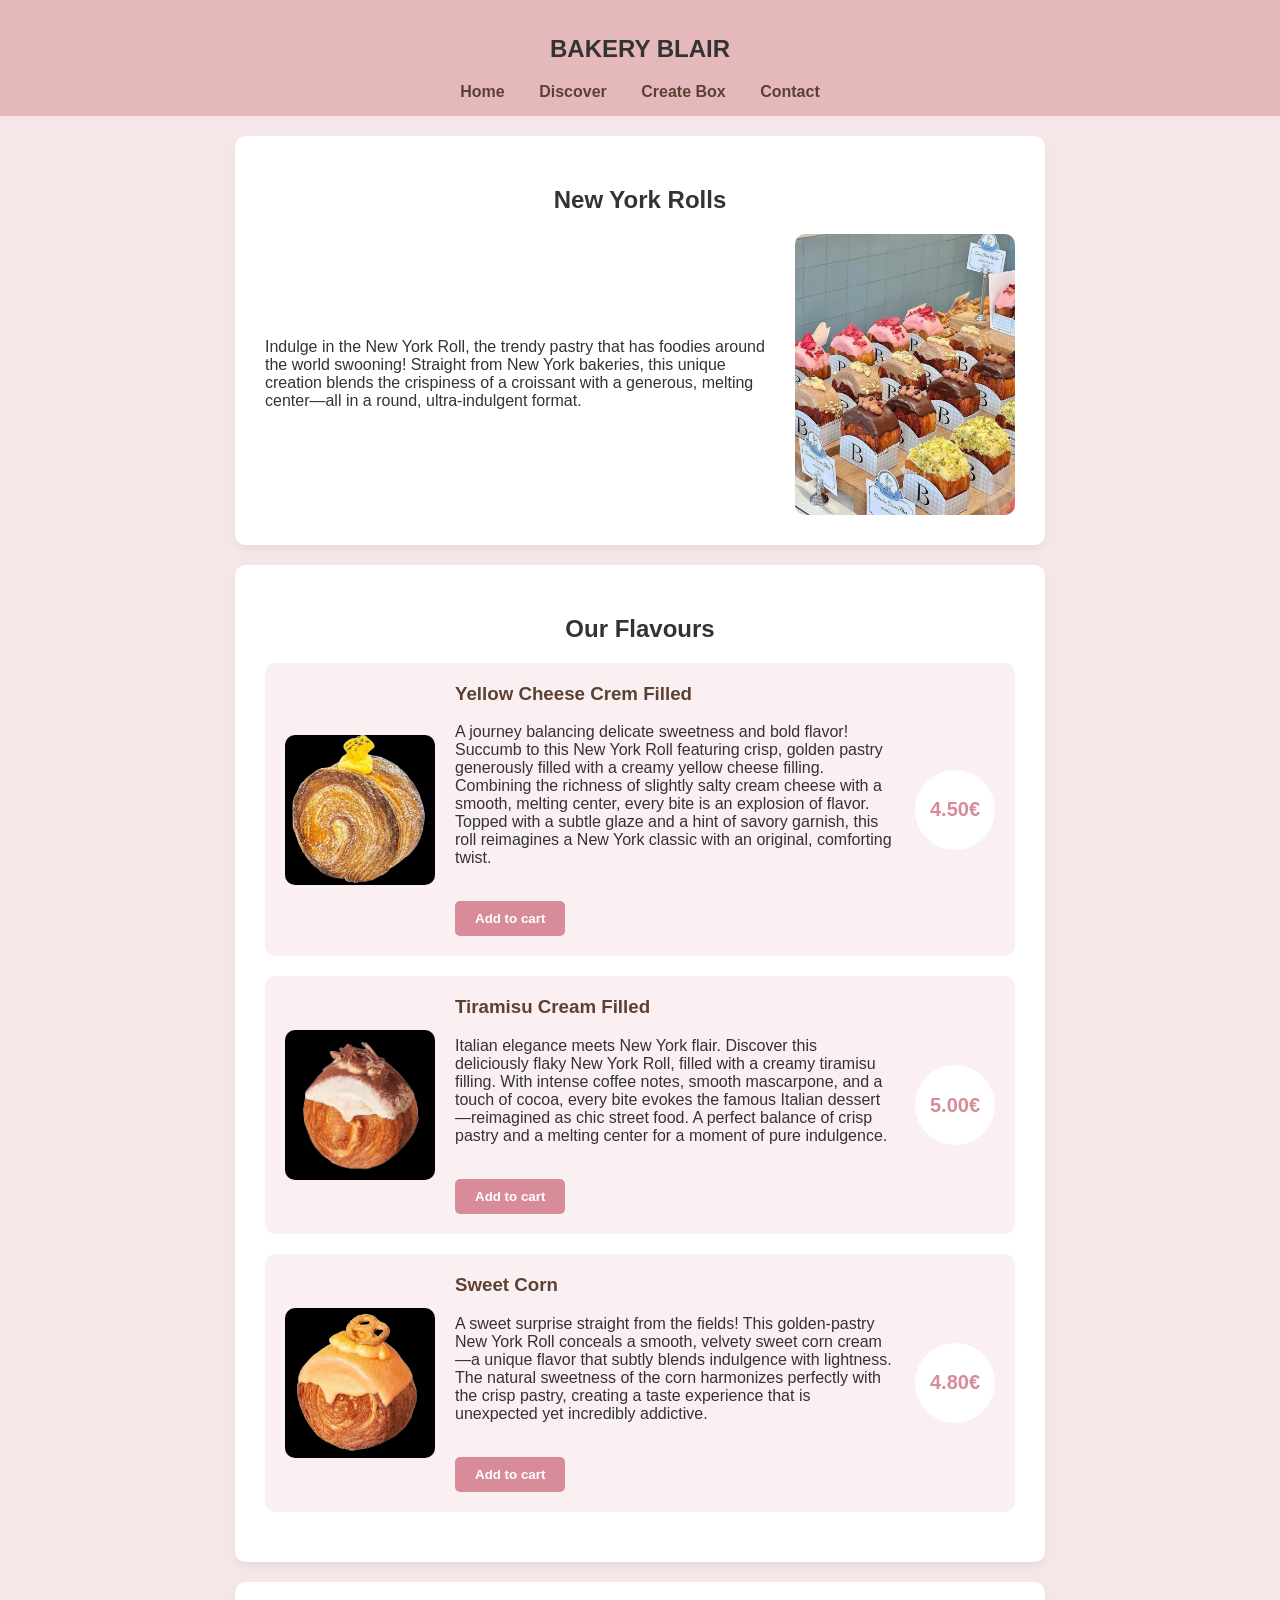
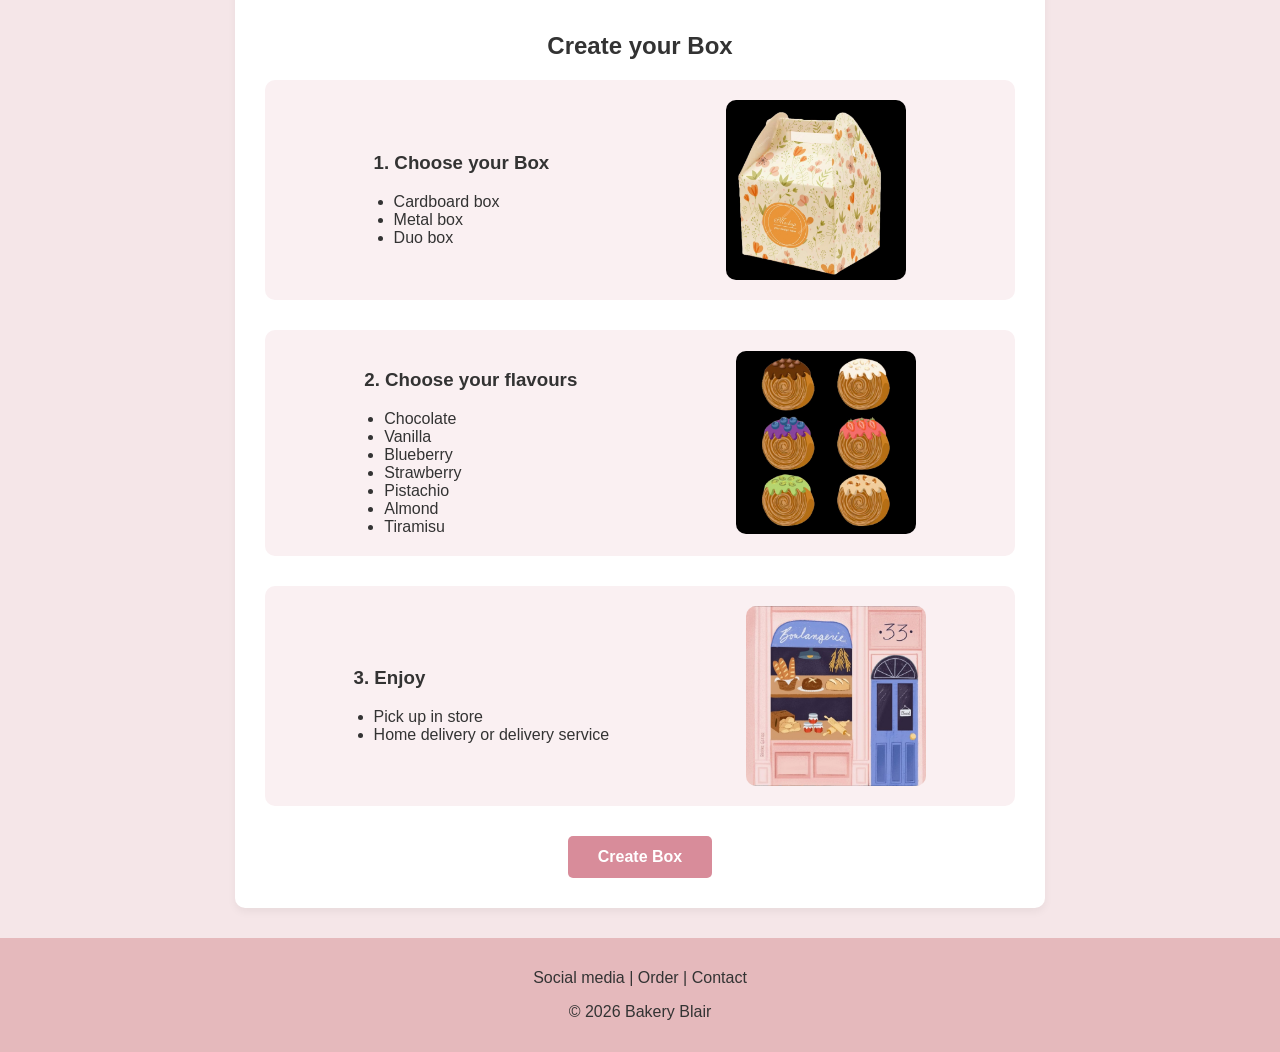
==== index.html @ d8a3c579 "Add files via upload" ====
<!DOCTYPE html>
<html lang="en">
<head>
    <meta charset="UTF-8">
    <title>Bakery Blair</title>
    <style>
        body {
            background-color: #f5e6e8;
            font-family: Arial, sans-serif;
            margin: 0;
            padding: 0;
            color: #333;
            text-align: center;
        }
        header {
            background-color: #e5b9bc;
            padding: 15px;
        }
        nav a {
            margin: 0 15px;
            text-decoration: none;
            color: #5c4033;
            font-weight: bold;
        }
        section {
            padding: 30px;
            margin: 20px auto;
            background-color: #ffffff;
            width: 85%;
            max-width: 750px;
            border-radius: 10px;
            box-shadow: 0 4px 8px rgba(0,0,0,0.05);
        }
        img {
            width: 150px;
            height: 150px;
            object-fit: cover;
            border-radius: 10px;
        }
        .home-content {
            display: flex;
            align-items: center;
            justify-content: space-between;
            gap: 20px;
            text-align: left;
        }
        .home-text {
            flex: 1;
        }
        .product-item {
            display: flex;
            align-items: center;
            justify-content: space-between;
            background-color: #faf0f2;
            padding: 20px;
            margin-bottom: 20px;
            border-radius: 10px;
            text-align: left;
        }
        .product-info {
            flex: 1;
            padding: 0 20px;
        }
        .product-info h3 {
            margin-top: 0;
            color: #5c4033;
        }
        .price {
            font-size: 20px;
            font-weight: bold;
            color: #d88c9a;
            background: #fff;
            padding: 15px;
            border-radius: 50%;
            width: 50px;
            height: 50px;
            display: flex;
            align-items: center;
            justify-content: center;
        }
        .step-block {
            display: flex;
            align-items: center;
            justify-content: space-around;
            margin-bottom: 30px;
            text-align: left;
            background: #faf0f2;
            padding: 20px;
            border-radius: 10px;
        }
        .step-block ul {
            margin: 5px 0 0 20px;
            padding: 0;
        }
        button {
            background-color: #d88c9a;
            color: white;
            border: none;
            padding: 10px 20px;
            border-radius: 5px;
            cursor: pointer;
            font-weight: bold;
        }
        button:hover {
            background-color: #c57684;
        }
        footer {
            background-color: #e5b9bc;
            padding: 15px;
            margin-top: 30px;
        }
    </style>
</head>
<body>

    <!-- Верхнє меню -->
    <header>
        <h2>BAKERY BLAIR</h2>
        <nav>
            <a href="#home">Home</a>
            <a href="#discover">Discover</a>
            <a href="#box">Create Box</a>
            <a href="#contact">Contact</a>
        </nav>
    </header>

    <!-- Головна сторінка з новим текстом -->
    <section id="home">
        <h1>New York Rolls</h1>
        <div class="home-content">
            <div class="home-text">
                <p>Indulge in the New York Roll, the trendy pastry that has foodies around the world swooning! Straight from New York bakeries, this unique creation blends the crispiness of a croissant with a generous, melting center—all in a round, ultra-indulgent format.</p>
            </div>
            <img src="7c415c61-64c7-46a8-bc48-3c3bfce2985f.jpg" alt="Bakery Display" style="width: 220px; height: auto;"[cite: 15]>
        </div>
    </section>

    <!-- Розділ смаків -->
    <section id="discover">
        <h2>Our Flavours</h2>

        <!-- Yellow Cheese -->
        <div class="product-item">
            <img src="aa8ec759-db70-4f8d-b5c4-2cbbed3b908b.jpg" alt="Yellow Cheese Cream Filled"[cite: 20]>
            <div class="product-info">
                <h3>Yellow Cheese Crem Filled</h3>
                <p>A journey balancing delicate sweetness and bold flavor! Succumb to this New York Roll featuring crisp, golden pastry generously filled with a creamy yellow cheese filling. Combining the richness of slightly salty cream cheese with a smooth, melting center, every bite is an explosion of flavor. Topped with a subtle glaze and a hint of savory garnish, this roll reimagines a New York classic with an original, comforting twist.</p>
                <br>
                <button>Add to cart</button>
            </div>
            <div class="price">4.50€</div>
        </div>

        <!-- Tiramisu -->
        <div class="product-item">
            <img src="5794ade5-6e26-4a5f-9269-1ab10de974f1.jpg" alt="Tiramisu Cream Filled"[cite: 18]>
            <div class="product-info">
                <h3>Tiramisu Cream Filled</h3>
                <p>Italian elegance meets New York flair. Discover this deliciously flaky New York Roll, filled with a creamy tiramisu filling. With intense coffee notes, smooth mascarpone, and a touch of cocoa, every bite evokes the famous Italian dessert—reimagined as chic street food. A perfect balance of crisp pastry and a melting center for a moment of pure indulgence.</p>
                <br>
                <button>Add to cart</button>
            </div>
            <div class="price">5.00€</div>
        </div>

        <!-- Sweet Corn -->
        <div class="product-item">
            <img src="85fc03af-7cc6-4b5b-998e-485e3d695f2f.jpg" alt="Sweet Corn"[cite: 17]>
            <div class="product-info">
                <h3>Sweet Corn</h3>
                <p>A sweet surprise straight from the fields! This golden-pastry New York Roll conceals a smooth, velvety sweet corn cream—a unique flavor that subtly blends indulgence with lightness. The natural sweetness of the corn harmonizes perfectly with the crisp pastry, creating a taste experience that is unexpected yet incredibly addictive.</p>
                <br>
                <button>Add to cart</button>
            </div>
            <div class="price">4.80€</div>
        </div>
    </section>

    <!-- Створення боксу -->
    <section id="box">
        <h2>Create your Box</h2>

        <div class="step-block">
            <div>
                <h3>1. Choose your Box</h3>
                <ul>
                    <li>Cardboard box</li>
                    <li>Metal box</li>
                    <li>Duo box</li>
                </ul>
            </div>
            <img src="e7804679-40c4-4277-b8c3-f092df86e21d.jpg" alt="Box" style="width: 180px; height: auto;"[cite: 22]>
        </div>

        <div class="step-block">
            <div>
                <h3>2. Choose your flavours</h3>
                <ul>
                    <li>Chocolate</li>
                    <li>Vanilla</li>
                    <li>Blueberry</li>
                    <li>Strawberry</li>
                    <li>Pistachio</li>
                    <li>Almond</li>
                    <li>Tiramisu</li>
                </ul>
            </div>
            <img src="45bf1ae4-9ddc-4283-a827-c1b642840db7.jpg" alt="Flavours" style="width: 180px; height: auto;"[cite: 16]>
        </div>

        <div class="step-block">
            <div>
                <h3>3. Enjoy</h3>
                <ul>
                    <li>Pick up in store</li>
                    <li>Home delivery or delivery service</li>
                </ul>
            </div>
            <img src="a36f5605-45e7-48e3-b005-fba3c2e8766e.jpg" alt="Store" style="width: 180px; height: auto;"[cite: 19]>
        </div>

        <button style="font-size: 16px; padding: 12px 30px;">Create Box</button>
    </section>

    <!-- Контакти / Футер -->
    <footer id="contact">
        <p>Social media | Order | Contact</p>
        <p>&copy; 2026 Bakery Blair</p>
    </footer>

</body>
</html>
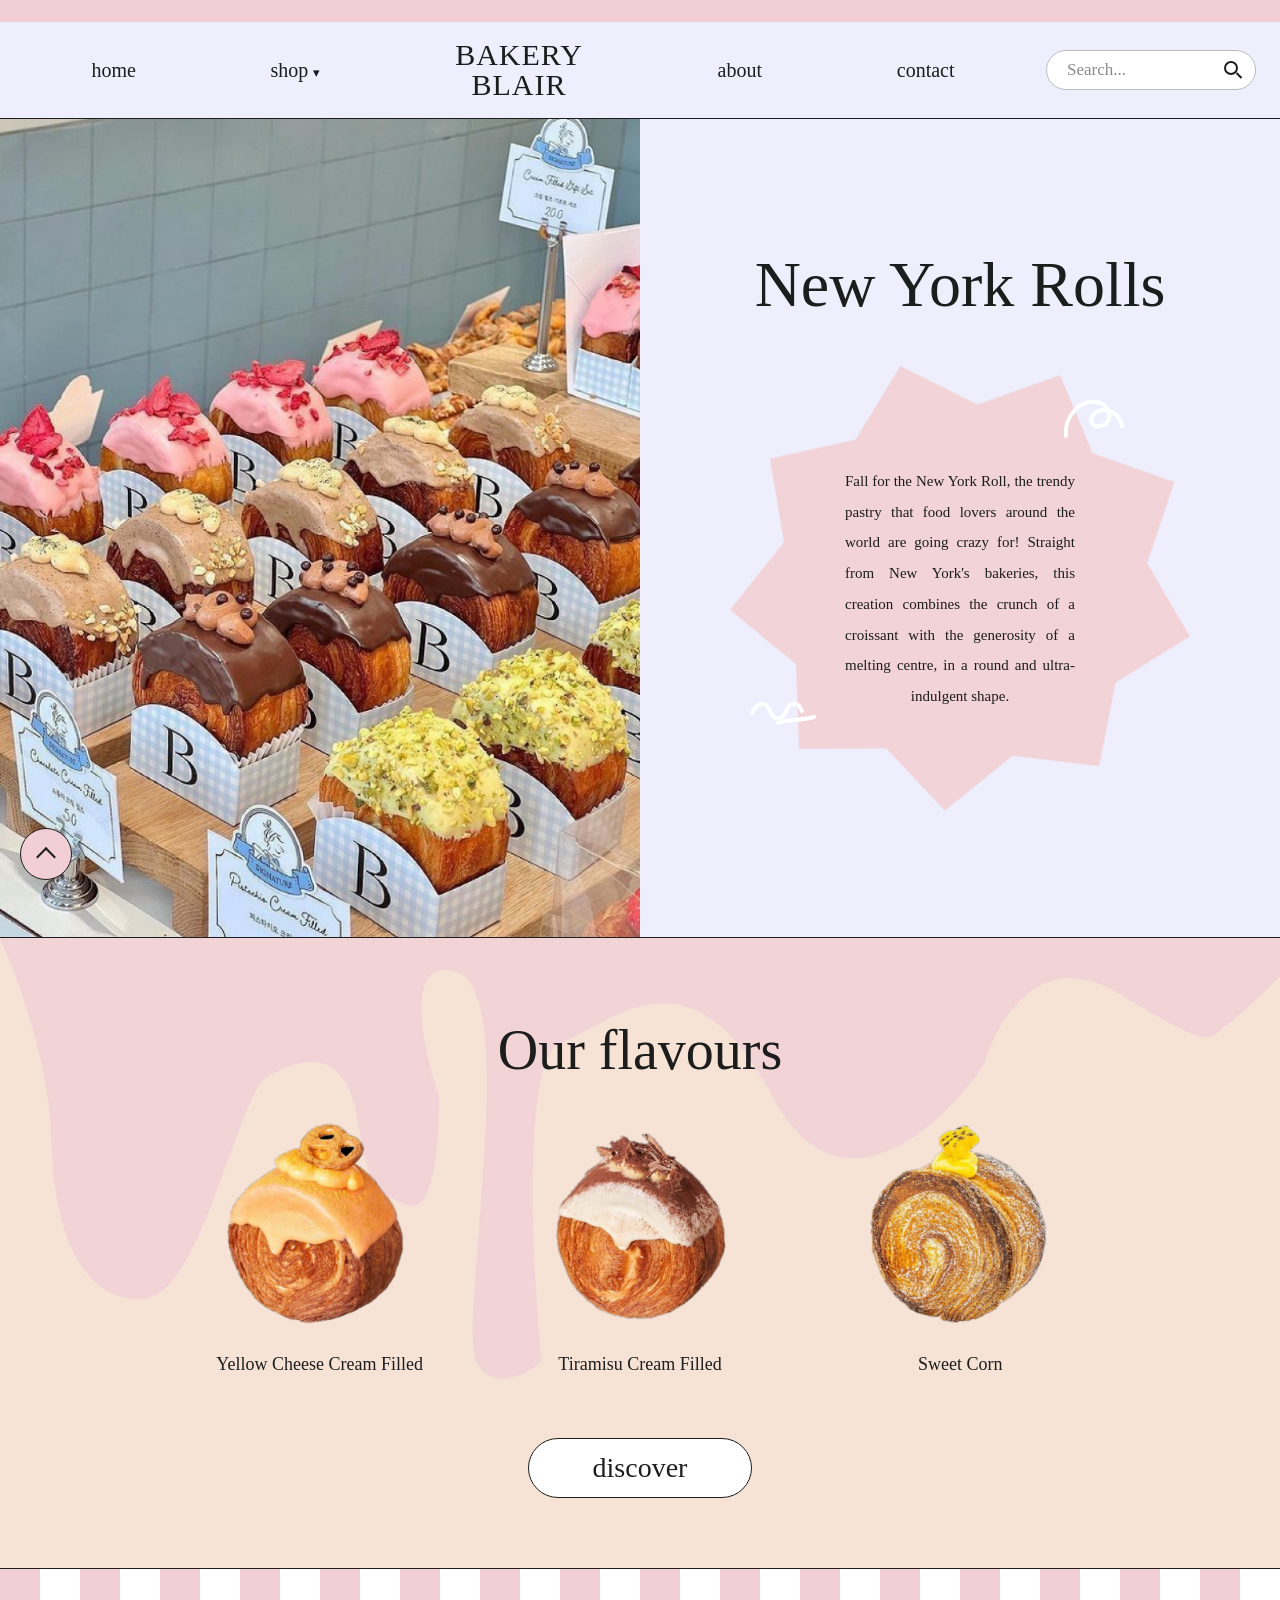
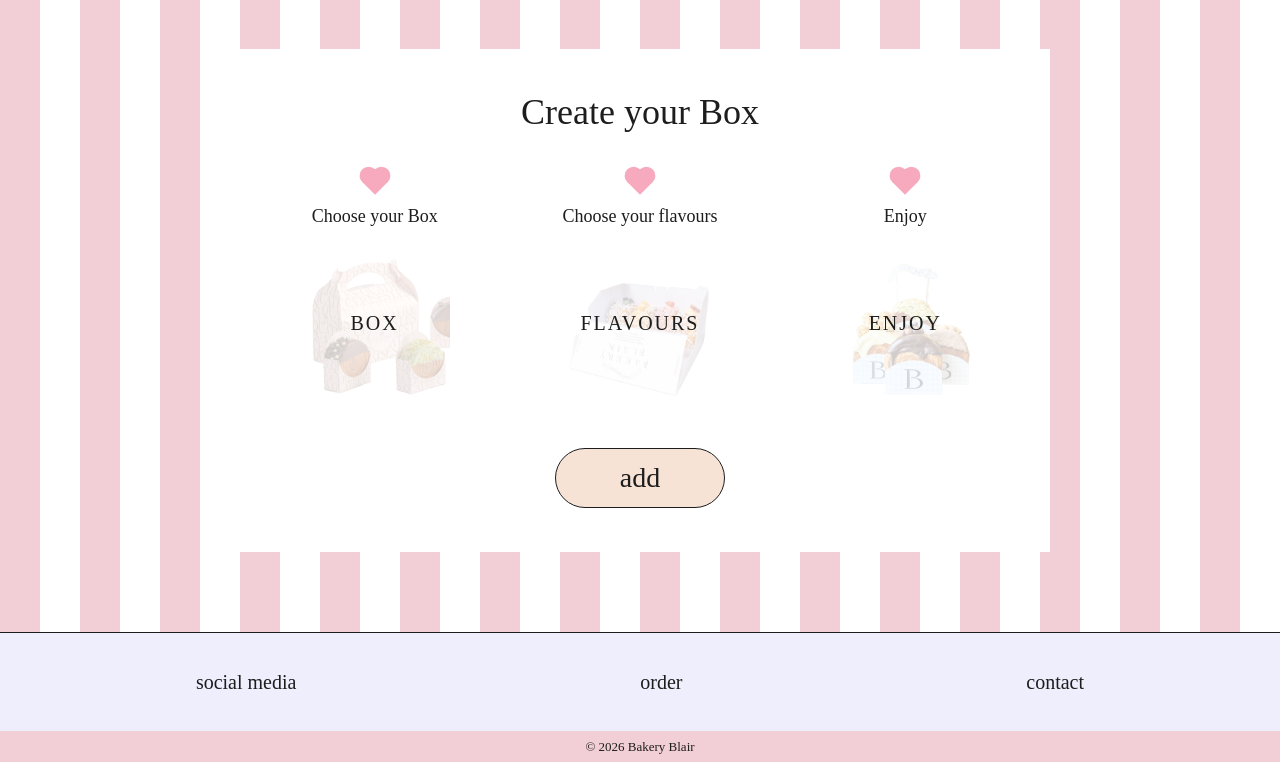
==== commit c21d445d: "Update site: add discover and box pages, styles and images" ====
--- a/index.html
+++ b/index.html
@@ -1,232 +1,138 @@
-<!DOCTYPE html>
-<html lang="en">
-<head>
-    <meta charset="UTF-8">
-    <title>Bakery Blair</title>
-    <style>
-        body {
-            background-color: #f5e6e8;
-            font-family: Arial, sans-serif;
-            margin: 0;
-            padding: 0;
-            color: #333;
-            text-align: center;
-        }
-        header {
-            background-color: #e5b9bc;
-            padding: 15px;
-        }
-        nav a {
-            margin: 0 15px;
-            text-decoration: none;
-            color: #5c4033;
-            font-weight: bold;
-        }
-        section {
-            padding: 30px;
-            margin: 20px auto;
-            background-color: #ffffff;
-            width: 85%;
-            max-width: 750px;
-            border-radius: 10px;
-            box-shadow: 0 4px 8px rgba(0,0,0,0.05);
-        }
-        img {
-            width: 150px;
-            height: 150px;
-            object-fit: cover;
-            border-radius: 10px;
-        }
-        .home-content {
-            display: flex;
-            align-items: center;
-            justify-content: space-between;
-            gap: 20px;
-            text-align: left;
-        }
-        .home-text {
-            flex: 1;
-        }
-        .product-item {
-            display: flex;
-            align-items: center;
-            justify-content: space-between;
-            background-color: #faf0f2;
-            padding: 20px;
-            margin-bottom: 20px;
-            border-radius: 10px;
-            text-align: left;
-        }
-        .product-info {
-            flex: 1;
-            padding: 0 20px;
-        }
-        .product-info h3 {
-            margin-top: 0;
-            color: #5c4033;
-        }
-        .price {
-            font-size: 20px;
-            font-weight: bold;
-            color: #d88c9a;
-            background: #fff;
-            padding: 15px;
-            border-radius: 50%;
-            width: 50px;
-            height: 50px;
-            display: flex;
-            align-items: center;
-            justify-content: center;
-        }
-        .step-block {
-            display: flex;
-            align-items: center;
-            justify-content: space-around;
-            margin-bottom: 30px;
-            text-align: left;
-            background: #faf0f2;
-            padding: 20px;
-            border-radius: 10px;
-        }
-        .step-block ul {
-            margin: 5px 0 0 20px;
-            padding: 0;
-        }
-        button {
-            background-color: #d88c9a;
-            color: white;
-            border: none;
-            padding: 10px 20px;
-            border-radius: 5px;
-            cursor: pointer;
-            font-weight: bold;
-        }
-        button:hover {
-            background-color: #c57684;
-        }
-        footer {
-            background-color: #e5b9bc;
-            padding: 15px;
-            margin-top: 30px;
-        }
-    </style>
-</head>
-<body>
-
-    <!-- Верхнє меню -->
-    <header>
-        <h2>BAKERY BLAIR</h2>
-        <nav>
-            <a href="#home">Home</a>
-            <a href="#discover">Discover</a>
-            <a href="#box">Create Box</a>
-            <a href="#contact">Contact</a>
-        </nav>
-    </header>
-
-    <!-- Головна сторінка з новим текстом -->
-    <section id="home">
-        <h1>New York Rolls</h1>
-        <div class="home-content">
-            <div class="home-text">
-                <p>Indulge in the New York Roll, the trendy pastry that has foodies around the world swooning! Straight from New York bakeries, this unique creation blends the crispiness of a croissant with a generous, melting center—all in a round, ultra-indulgent format.</p>
-            </div>
-            <img src="7c415c61-64c7-46a8-bc48-3c3bfce2985f.jpg" alt="Bakery Display" style="width: 220px; height: auto;"[cite: 15]>
-        </div>
-    </section>
-
-    <!-- Розділ смаків -->
-    <section id="discover">
-        <h2>Our Flavours</h2>
-
-        <!-- Yellow Cheese -->
-        <div class="product-item">
-            <img src="aa8ec759-db70-4f8d-b5c4-2cbbed3b908b.jpg" alt="Yellow Cheese Cream Filled"[cite: 20]>
-            <div class="product-info">
-                <h3>Yellow Cheese Crem Filled</h3>
-                <p>A journey balancing delicate sweetness and bold flavor! Succumb to this New York Roll featuring crisp, golden pastry generously filled with a creamy yellow cheese filling. Combining the richness of slightly salty cream cheese with a smooth, melting center, every bite is an explosion of flavor. Topped with a subtle glaze and a hint of savory garnish, this roll reimagines a New York classic with an original, comforting twist.</p>
-                <br>
-                <button>Add to cart</button>
-            </div>
-            <div class="price">4.50€</div>
-        </div>
-
-        <!-- Tiramisu -->
-        <div class="product-item">
-            <img src="5794ade5-6e26-4a5f-9269-1ab10de974f1.jpg" alt="Tiramisu Cream Filled"[cite: 18]>
-            <div class="product-info">
-                <h3>Tiramisu Cream Filled</h3>
-                <p>Italian elegance meets New York flair. Discover this deliciously flaky New York Roll, filled with a creamy tiramisu filling. With intense coffee notes, smooth mascarpone, and a touch of cocoa, every bite evokes the famous Italian dessert—reimagined as chic street food. A perfect balance of crisp pastry and a melting center for a moment of pure indulgence.</p>
-                <br>
-                <button>Add to cart</button>
-            </div>
-            <div class="price">5.00€</div>
-        </div>
-
-        <!-- Sweet Corn -->
-        <div class="product-item">
-            <img src="85fc03af-7cc6-4b5b-998e-485e3d695f2f.jpg" alt="Sweet Corn"[cite: 17]>
-            <div class="product-info">
-                <h3>Sweet Corn</h3>
-                <p>A sweet surprise straight from the fields! This golden-pastry New York Roll conceals a smooth, velvety sweet corn cream—a unique flavor that subtly blends indulgence with lightness. The natural sweetness of the corn harmonizes perfectly with the crisp pastry, creating a taste experience that is unexpected yet incredibly addictive.</p>
-                <br>
-                <button>Add to cart</button>
-            </div>
-            <div class="price">4.80€</div>
-        </div>
-    </section>
-
-    <!-- Створення боксу -->
-    <section id="box">
-        <h2>Create your Box</h2>
-
-        <div class="step-block">
-            <div>
-                <h3>1. Choose your Box</h3>
-                <ul>
-                    <li>Cardboard box</li>
-                    <li>Metal box</li>
-                    <li>Duo box</li>
-                </ul>
-            </div>
-            <img src="e7804679-40c4-4277-b8c3-f092df86e21d.jpg" alt="Box" style="width: 180px; height: auto;"[cite: 22]>
-        </div>
-
-        <div class="step-block">
-            <div>
-                <h3>2. Choose your flavours</h3>
-                <ul>
-                    <li>Chocolate</li>
-                    <li>Vanilla</li>
-                    <li>Blueberry</li>
-                    <li>Strawberry</li>
-                    <li>Pistachio</li>
-                    <li>Almond</li>
-                    <li>Tiramisu</li>
-                </ul>
-            </div>
-            <img src="45bf1ae4-9ddc-4283-a827-c1b642840db7.jpg" alt="Flavours" style="width: 180px; height: auto;"[cite: 16]>
-        </div>
-
-        <div class="step-block">
-            <div>
-                <h3>3. Enjoy</h3>
-                <ul>
-                    <li>Pick up in store</li>
-                    <li>Home delivery or delivery service</li>
-                </ul>
-            </div>
-            <img src="a36f5605-45e7-48e3-b005-fba3c2e8766e.jpg" alt="Store" style="width: 180px; height: auto;"[cite: 19]>
-        </div>
-
-        <button style="font-size: 16px; padding: 12px 30px;">Create Box</button>
-    </section>
-
-    <!-- Контакти / Футер -->
-    <footer id="contact">
-        <p>Social media | Order | Contact</p>
-        <p>&copy; 2026 Bakery Blair</p>
-    </footer>
-
-</body>
-</html>+<!DOCTYPE html>
+<html lang="en">
+<head>
+    <meta charset="UTF-8">
+    <meta name="viewport" content="width=device-width, initial-scale=1.0">
+    <title>Bakery Blair</title>
+    <link rel="preconnect" href="https://fonts.googleapis.com">
+    <link rel="preconnect" href="https://fonts.gstatic.com" crossorigin>
+    <link href="https://fonts.googleapis.com/css2?family=Old+Standard+TT:wght@400;700&family=Ponnala&display=swap" rel="stylesheet">
+    <link rel="stylesheet" href="style.css">
+</head>
+<body>
+
+    <!-- Навігація (Flexbox) -->
+    <header id="top" class="site-header">
+        <nav class="nav">
+            <ul class="nav-list">
+                <li><a href="index.html">home</a></li>
+
+                <!-- Пункт з підменю: relative -->
+                <li class="has-submenu">
+                    <a href="discover.html">shop <span class="arrow">&#9662;</span></a>
+                    <!-- Підменю: absolute -->
+                    <ul class="submenu">
+                        <li><a href="discover.html#cheese">Yellow Cheese</a></li>
+                        <li><a href="discover.html#tiramisu">Tiramisu</a></li>
+                        <li><a href="discover.html#corn">Sweet Corn</a></li>
+                    </ul>
+                </li>
+
+                <li class="logo"><a href="index.html">Bakery<br>Blair</a></li>
+                <li><a href="index.html#about">about</a></li>
+                <li><a href="#contact">contact</a></li>
+            </ul>
+
+            <!-- Елемент пошуку -->
+            <form class="search" role="search" onsubmit="return false;">
+                <input type="search" placeholder="Search..." aria-label="Search">
+                <button type="submit" class="search-btn" aria-label="Search">
+                    <span class="search-icon"></span>
+                </button>
+            </form>
+        </nav>
+    </header>
+
+    <main>
+        <!-- Hero (Grid: 2 колонки) -->
+        <section class="hero" id="about">
+            <img src="7c415c61-64c7-46a8-bc48-3c3bfce2985f.jpg" alt="New York Rolls in the bakery window">
+
+            <div class="hero-text">
+                <h1>New York Rolls</h1>
+                <div class="star">
+                    <!-- білі кривульки -->
+                    <svg class="squiggle squiggle-curl" viewBox="0 0 64 44" aria-hidden="true">
+                        <path d="M4 40 C2 20 18 4 34 6 C50 8 52 28 38 30 C26 32 26 16 40 14 C50 13 58 20 60 30"/>
+                    </svg>
+                    <svg class="squiggle squiggle-wave" viewBox="0 0 70 30" aria-hidden="true">
+                        <path d="M4 16 C10 4 18 4 22 14 C26 24 34 24 38 14 C42 4 50 4 54 14"/>
+                        <path d="M30 26 C40 22 52 24 66 20"/>
+                    </svg>
+                    <p>Fall for the New York Roll, the trendy pastry that food lovers around the world are going crazy for! Straight from New York's bakeries, this creation combines the crunch of a croissant with the generosity of a melting centre, in a round and ultra-indulgent shape.</p>
+                </div>
+            </div>
+        </section>
+
+        <!-- Наші смаки (Flexbox) -->
+        <section class="flavours">
+            <div class="drip" aria-hidden="true"></div>
+            <h2>Our flavours</h2>
+            <div class="flavour-list">
+                <figure>
+                    <img src="85fc03af-7cc6-4b5b-998e-485e3d695f2f.png" alt="Yellow Cheese Cream Filled">
+                    <figcaption>Yellow Cheese Cream Filled</figcaption>
+                </figure>
+                <figure>
+                    <img class="crop-middle" src="5794ade5-6e26-4a5f-9269-1ab10de974f1.png" alt="Tiramisu Cream Filled">
+                    <figcaption>Tiramisu Cream Filled</figcaption>
+                </figure>
+                <figure>
+                    <img src="aa8ec759-db70-4f8d-b5c4-2cbbed3b908b.png" alt="Sweet Corn">
+                    <figcaption>Sweet Corn</figcaption>
+                </figure>
+            </div>
+            <a href="discover.html" class="btn">discover</a>
+        </section>
+
+        <!-- Create your Box (Grid) -->
+        <section class="box-teaser">
+            <div class="box-card">
+                <h2>Create your Box</h2>
+                <div class="mini-steps">
+                    <div class="mini-step">
+                        <span class="heart" aria-hidden="true"></span>
+                        Choose your Box
+                        <!-- Зображення: тьмяне з текстом, при наведенні текст ховається -->
+                        <div class="hover-image">
+                            <img src="boxes.webp" style="object-position: 0% 50%;" alt="Gift boxes">
+                            <span>Box</span>
+                        </div>
+                    </div>
+                    <div class="mini-step">
+                        <span class="heart" aria-hidden="true"></span>
+                        Choose your flavours
+                        <div class="hover-image">
+                            <img src="boxes.webp" style="object-position: 55% 50%;" alt="Box of assorted rolls">
+                            <span>Flavours</span>
+                        </div>
+                    </div>
+                    <div class="mini-step">
+                        <span class="heart" aria-hidden="true"></span>
+                        Enjoy
+                        <div class="hover-image">
+                            <img src="boxes.webp" style="object-position: 100% 50%;" alt="Rolls ready to enjoy">
+                            <span>Enjoy</span>
+                        </div>
+                    </div>
+                </div>
+                <a href="box.html" class="btn btn-peach">add</a>
+            </div>
+        </section>
+    </main>
+
+    <!-- Футер (Flexbox) -->
+    <footer id="contact" class="footer">
+        <ul class="footer-links">
+            <li><a href="#">social media</a></li>
+            <li><a href="box.html">order</a></li>
+            <li><a href="#contact">contact</a></li>
+        </ul>
+        <p>&copy; 2026 Bakery Blair</p>
+    </footer>
+
+    <!-- Кнопка "вгору": fixed, лівий нижній кут, стрілка зроблена CSS transform -->
+    <a href="#top" class="to-top" aria-label="Back to top"><span class="chevron"></span></a>
+
+</body>
+</html>
--- a/style.css
+++ b/style.css
@@ -0,0 +1,611 @@
+/* ===== Кольори та шрифти з макету Gourmandise ===== */
+:root {
+    --lavender: #eeeefd;
+    --pink: #f2cfd6;
+    --pink-heart: #f7aabd;
+    --peach: #f7e3d6;
+    --white: #ffffff;
+    --ink: #1d1d1d;
+    --serif: "Old Standard TT", Georgia, serif;   /* заголовки, меню, кнопки */
+    --text: "Ponnala", Arial, sans-serif;         /* описи та списки */
+}
+
+* { box-sizing: border-box; }
+
+html { scroll-behavior: smooth; }
+
+body {
+    margin: 0;
+    background: var(--white);
+    color: var(--ink);
+    font-family: var(--serif);
+    line-height: 1.5;
+    text-align: center;
+}
+
+img { display: block; max-width: 100%; }
+a { color: inherit; text-decoration: none; }
+
+h1, h2, h3 {
+    font-family: var(--serif);
+    font-weight: 400;
+    margin: 0 0 .4em;
+}
+
+.page-title { font-size: clamp(36px, 5vw, 56px); }
+
+/* ===== Кнопки ===== */
+.btn {
+    display: inline-block;
+    font-family: var(--serif);
+    font-size: 28px;
+    padding: 8px 64px;
+    border: 1px solid var(--ink);
+    border-radius: 999px;
+    background: var(--white);
+    color: var(--ink);
+    cursor: pointer;
+}
+.btn:hover { background: var(--lavender); }
+.btn-peach { background: var(--peach); }
+.btn-peach:hover { background: var(--pink); }
+.btn-small {
+    font-size: 16px;
+    padding: 6px 22px;
+    border: none;
+    background: var(--peach);
+}
+
+/* ===== 1. Навігація з підменю (Flexbox + position) ===== */
+.site-header {
+    position: relative;
+    z-index: 50;
+    background: var(--lavender);
+    border-top: 22px solid var(--pink);
+    border-bottom: 1px solid var(--ink);
+}
+
+.nav {
+    display: flex;
+    align-items: center;
+    gap: 24px;
+    max-width: 1300px;
+    margin: 0 auto;
+    padding: 12px 24px;
+}
+
+.nav-list {
+    flex: 1;
+    display: flex;
+    justify-content: space-around;
+    align-items: center;
+    list-style: none;
+    margin: 0;
+    padding: 0;
+    font-size: 20px;
+}
+
+.nav-list a { display: block; padding: 6px 4px; }
+.nav-list > li > a:hover { color: #b0697a; }
+
+.logo a {
+    font-size: 30px;
+    line-height: 1;
+    letter-spacing: 1px;
+    text-transform: uppercase;
+}
+
+/* батьківський пункт — relative */
+.has-submenu { position: relative; }
+
+.arrow {
+    display: inline-block;
+    font-size: 13px;
+}
+.has-submenu:hover .arrow,
+.has-submenu:focus-within .arrow { transform: rotate(180deg); }
+
+/* підменю — absolute */
+.submenu {
+    position: absolute;
+    top: 100%;
+    left: 50%;
+    transform: translateX(-50%);
+    min-width: 170px;
+    list-style: none;
+    margin: 0;
+    padding: 6px;
+    background: var(--white);
+    border: 1px solid var(--ink);
+    border-radius: 8px;
+    display: none;
+    z-index: 60;
+}
+.submenu li + li { margin-top: 4px; }
+.submenu a {
+    padding: 6px 12px;
+    border-radius: 6px;
+    background: var(--lavender);
+    font-size: 16px;
+}
+.submenu a:hover { background: var(--pink); }
+
+.has-submenu:hover .submenu,
+.has-submenu:focus-within .submenu { display: block; }
+
+/* ===== 4. Пошук ===== */
+.search {
+    display: flex;
+    align-items: center;
+    width: 210px;
+    height: 40px;
+    padding: 0 6px 0 18px;
+    background: var(--white);
+    border: 1.5px solid #bdbdbd;
+    border-radius: 999px;
+}
+.search input {
+    flex: 1;
+    min-width: 0;
+    border: none;
+    outline: none;
+    background: transparent;
+    font: 17px var(--serif);
+    color: var(--ink);
+}
+.search input::placeholder { color: #8a8a8a; }
+.search input::-webkit-search-cancel-button { display: none; }
+.search-btn {
+    width: 32px;
+    height: 32px;
+    border: none;
+    background: none;
+    cursor: pointer;
+    display: grid;
+    place-items: center;
+}
+/* лупа зроблена лише CSS */
+.search-icon {
+    position: relative;
+    width: 14px;
+    height: 14px;
+    border: 2px solid var(--ink);
+    border-radius: 50%;
+    transform: translate(-2px, -2px);
+}
+.search-icon::after {
+    content: "";
+    position: absolute;
+    width: 2px;
+    height: 7px;
+    background: var(--ink);
+    right: -4px;
+    bottom: -6px;
+    transform: rotate(-45deg);
+}
+
+/* ===== Головна: hero (Grid) ===== */
+.hero {
+    display: grid;
+    grid-template-columns: 1fr 1fr;
+    min-height: 560px;
+    background: var(--lavender);
+    border-bottom: 1px solid var(--ink);
+}
+.hero > img {
+    width: 100%;
+    height: 100%;
+    object-fit: cover;
+}
+.hero-text {
+    display: flex;
+    flex-direction: column;
+    align-items: center;
+    justify-content: center;
+    padding: 40px 24px;
+    overflow: hidden;
+}
+.hero-text h1 { font-size: clamp(40px, 5vw, 64px); }
+
+/* рожева зірка */
+.star {
+    position: relative;
+    width: min(460px, 100%);
+    aspect-ratio: 1;
+    display: grid;
+    place-items: center;
+}
+.star::before {
+    content: "";
+    position: absolute;
+    inset: 0;
+    background: url("star.png") center / contain no-repeat;
+}
+/* текст рівним квадратним блоком по центру зірки */
+.star p {
+    position: relative;
+    width: 50%;
+    aspect-ratio: 1;
+    margin: 0;
+    display: flex;
+    align-items: center;
+    font-size: 15px;
+    line-height: 2.05;
+    text-align: justify;
+    text-align-last: center;
+    hyphens: auto;
+}
+/* білі кривульки на зірці */
+.squiggle {
+    position: absolute;
+    fill: none;
+    stroke: var(--white);
+    stroke-width: 4;
+    stroke-linecap: round;
+    stroke-linejoin: round;
+}
+.squiggle-curl { top: 8%; right: 14%; width: 64px; }
+.squiggle-wave { bottom: 20%; left: 4%; width: 70px; }
+
+/* ===== Потьоки глазурі ===== */
+.drip {
+    position: absolute;
+    top: 0;
+    left: 0;
+    right: 0;
+    height: 100%;
+    background: url("drip.webp") top / 100% auto no-repeat;
+    pointer-events: none;
+}
+
+/* ===== Головна: наші смаки (Flexbox) ===== */
+.flavours {
+    position: relative;
+    padding: 70px 24px 70px;
+    background: var(--peach);
+    border-bottom: 1px solid var(--ink);
+}
+/* потьоки на всю ширину і ~70% висоти блоку, як у макеті */
+.flavours .drip { background-size: 100% 70%; }
+.flavours h2 { position: relative; font-size: clamp(36px, 5vw, 56px); }
+.flavour-list {
+    position: relative;
+    display: grid;
+    grid-template-columns: repeat(3, 1fr);
+    justify-items: center;
+    width: 78%;
+    margin: 20px auto 60px;
+}
+.flavour-list figure { margin: 0; width: 220px; }
+.flavour-list img {
+    width: 220px;
+    height: 220px;
+    object-fit: contain;
+    margin: 0 auto 16px;
+}
+.flavour-list figcaption { font-size: 18px; }
+
+/* з картинки, де три роли поруч, показуємо лише середній (тірамісу) */
+.flavour-list img.crop-middle,
+.product-card img.crop-middle {
+    object-fit: cover;
+    object-position: 50% 50%;
+}
+
+/* ===== Головна: Create your Box (Grid) ===== */
+.box-teaser {
+    padding: 80px 24px;
+    background: repeating-linear-gradient(90deg, var(--pink) 0 40px, var(--white) 40px 80px);
+}
+.box-card {
+    max-width: 820px;
+    margin: 0 auto;
+    padding: 36px 24px 44px;
+    background: var(--white);
+}
+.box-card h2 { font-size: 36px; }
+.mini-steps {
+    display: grid;
+    grid-template-columns: repeat(3, 1fr);
+    gap: 24px;
+    margin: 24px 0 40px;
+}
+.mini-step { display: flex; flex-direction: column; align-items: center; gap: 8px; font-size: 18px; }
+
+/* сердечко зроблене CSS transform */
+.heart {
+    position: relative;
+    width: 18px;
+    height: 18px;
+    margin: 10px 0 4px;
+    background: var(--pink-heart);
+    transform: rotate(-45deg);
+}
+.heart::before,
+.heart::after {
+    content: "";
+    position: absolute;
+    width: 18px;
+    height: 18px;
+    background: inherit;
+    border-radius: 50%;
+}
+.heart::before { top: -9px; left: 0; }
+.heart::after { left: 9px; top: 0; }
+
+/* ===== 3. Зображення з текстом, що ховається при наведенні ===== */
+.hover-image {
+    position: relative;
+    width: 150px;
+    height: 170px;
+    overflow: hidden;
+}
+.hover-image img {
+    width: 100%;
+    height: 100%;
+    object-fit: cover;
+    opacity: .2;               /* спочатку зображення тьмяне */
+    transition: opacity .4s;
+}
+.hover-image span {
+    position: absolute;
+    inset: 0;
+    display: grid;
+    place-items: center;
+    padding: 8px;
+    font-size: 20px;
+    letter-spacing: 2px;
+    text-transform: uppercase;
+    transition: opacity .4s;
+}
+.hover-image:hover img { opacity: 1; }
+.hover-image:hover span { opacity: 0; }
+
+/* ===== Сторінки discover і box: заголовок зі стрілкою назад ===== */
+.page-head {
+    position: relative;
+    padding: 40px 80px 20px;
+}
+.page-head h1 { position: relative; margin: 0; }
+.back {
+    position: absolute;
+    left: 40px;
+    top: 50px;
+    width: 34px;
+    height: 34px;
+    border-left: 2px solid var(--ink);
+    border-bottom: 2px solid var(--ink);
+    transform: rotate(45deg);
+}
+
+/* ===== Discover: товари ===== */
+.products {
+    position: relative;
+    padding-bottom: 60px;
+}
+.products .drip { background-size: 100% 520px; }
+
+/* Grid: картка + ціна */
+.product-item {
+    position: relative;
+    display: grid;
+    grid-template-columns: 1fr 140px;
+    align-items: center;
+    gap: 40px;
+    max-width: 1060px;
+    margin: 30px auto 70px;
+    padding: 0 24px;
+}
+
+/* Grid: фото + текст */
+.product-card {
+    position: relative;
+    display: grid;
+    grid-template-columns: 240px 1fr;
+    gap: 24px;
+    align-items: center;
+    padding: 20px 24px;
+    background: var(--lavender);
+}
+.product-card img {
+    width: 240px;
+    height: 240px;
+    object-fit: contain;
+}
+.product-info { display: flex; flex-direction: column; }
+.product-info h3 { font-size: 30px; }
+.product-info p {
+    margin: 0 0 16px;
+    font-family: var(--text);
+    font-size: 14px;
+    line-height: 1.6;
+}
+.product-info .btn { align-self: flex-end; }
+
+.product-card .heart {
+    position: absolute;
+    left: -14px;
+    top: 50%;
+    width: 30px;
+    height: 30px;
+    margin: 0;
+    transform: translateY(-50%) rotate(-45deg);
+}
+.product-card .heart::before,
+.product-card .heart::after { width: 30px; height: 30px; }
+.product-card .heart::before { top: -15px; }
+.product-card .heart::after { left: 15px; }
+
+.price {
+    width: 140px;
+    height: 140px;
+    display: grid;
+    place-items: center;
+    border: 1px solid var(--ink);
+    border-radius: 50%;
+    background: var(--pink);
+    font-size: 36px;
+}
+
+/* ===== Box: кроки (Grid) ===== */
+.steps {
+    max-width: 1100px;
+    margin: 0 auto;
+    padding: 10px 24px 60px;
+}
+.step {
+    display: grid;
+    grid-template-columns: 240px 1fr 240px;
+    grid-template-areas: "num text img";
+    align-items: center;
+    gap: 30px;
+    margin-bottom: 50px;
+    text-align: left;
+}
+/* 2-й крок зміщений і віддзеркалений, як у макеті */
+.step-2 {
+    grid-template-columns: 240px 1fr 260px;
+    grid-template-areas: "img text num";
+    margin-left: 12%;
+}
+.step-3 { margin-right: 10%; }
+
+.num {
+    grid-area: num;
+    position: relative;
+    width: 220px;
+    height: 220px;
+    display: grid;
+    place-items: center;
+    border-radius: 50%;
+    background: var(--lavender);
+    font-size: 100px;
+    line-height: 1;
+    justify-self: center;
+}
+.step-2 .num { width: 250px; height: 250px; }
+/* маленьке рожеве коло, що накладається на велике */
+.num::after {
+    content: "";
+    position: absolute;
+    width: 95px;
+    height: 95px;
+    border-radius: 50%;
+    background: var(--pink);
+}
+.step-1 .num::after { right: -10px; bottom: 0; }
+.step-2 .num::after { left: 10px; bottom: -15px; }
+.step-3 .num::after { left: -10px; top: -10px; }
+.num span { position: relative; z-index: 1; }
+
+.step-text { grid-area: text; }
+.step-text h2 { font-size: 40px; }
+.step-text ul {
+    margin: 0;
+    padding-left: 20px;
+    font-family: var(--text);
+    font-size: 15px;
+    line-height: 2;
+}
+.step img {
+    grid-area: img;
+    width: 240px;
+    height: 240px;
+    object-fit: contain;
+    justify-self: center;
+}
+
+/* ===== Футер (Flexbox) ===== */
+.footer {
+    background: var(--lavender);
+    border-top: 1px solid var(--ink);
+}
+.footer-links {
+    display: flex;
+    justify-content: space-around;
+    list-style: none;
+    margin: 0;
+    padding: 34px 24px;
+    font-size: 20px;
+}
+.footer-links a:hover { color: #b0697a; }
+.footer p {
+    margin: 0;
+    padding: 6px;
+    background: var(--pink);
+    font-size: 13px;
+}
+
+/* ===== 2. Кнопка "вгору" (fixed, лівий нижній кут) ===== */
+.to-top {
+    position: fixed;
+    left: 20px;
+    bottom: 20px;
+    z-index: 100; /* поверх усіх елементів */
+    width: 52px;
+    height: 52px;
+    display: grid;
+    place-items: center;
+    background: var(--pink);
+    border: 1px solid var(--ink);
+    border-radius: 50%;
+}
+.to-top:hover { background: var(--peach); }
+/* стрілка: квадрат з двома рамками, повернутий transform */
+.chevron {
+    width: 14px;
+    height: 14px;
+    border-top: 2px solid var(--ink);
+    border-left: 2px solid var(--ink);
+    transform: translateY(3px) rotate(45deg);
+}
+
+/* ===== Адаптивність ===== */
+@media (max-width: 960px) {
+    .nav { flex-wrap: wrap; justify-content: center; }
+    .nav-list { flex-basis: 100%; }
+    .search { width: 100%; max-width: 360px; }
+
+    .hero { grid-template-columns: 1fr; }
+    .hero > img { max-height: 380px; }
+
+    .product-item { grid-template-columns: 1fr; justify-items: center; gap: 20px; }
+    .product-card { grid-template-columns: 1fr; justify-items: center; text-align: center; }
+    .product-card img { width: 200px; height: 200px; }
+    .product-info .btn { align-self: center; }
+    .price { width: 110px; height: 110px; font-size: 28px; }
+
+    .step,
+    .step-2 {
+        grid-template-columns: 1fr;
+        grid-template-areas: "num" "text" "img";
+        justify-items: center;
+        text-align: center;
+        margin-left: 0;
+        margin-right: 0;
+    }
+    .step-text ul { list-style: none; padding: 0; }
+}
+
+@media (max-width: 640px) {
+    .nav { padding: 8px 16px; }
+    .nav-list { flex-wrap: wrap; font-size: 17px; gap: 4px 12px; }
+    .logo { order: -1; flex-basis: 100%; }
+    .logo a { font-size: 24px; }
+
+    .flavours, .box-teaser { padding-left: 16px; padding-right: 16px; }
+    .btn { font-size: 22px; padding: 8px 44px; }
+    .mini-steps { grid-template-columns: 1fr; justify-items: center; }
+    .drip,
+    .flavours .drip { background-size: 100% 320px; }
+    .flavour-list { grid-template-columns: 1fr; width: 100%; gap: 30px; }
+
+    .page-head { padding: 30px 56px 16px; }
+    .back { left: 22px; top: 42px; width: 22px; height: 22px; }
+    .product-item { padding: 0 16px; }
+
+    .num, .step-2 .num { width: 160px; height: 160px; font-size: 70px; }
+    .num::after { width: 64px; height: 64px; }
+
+    .footer-links { flex-direction: column; gap: 12px; padding: 24px 16px; }
+}
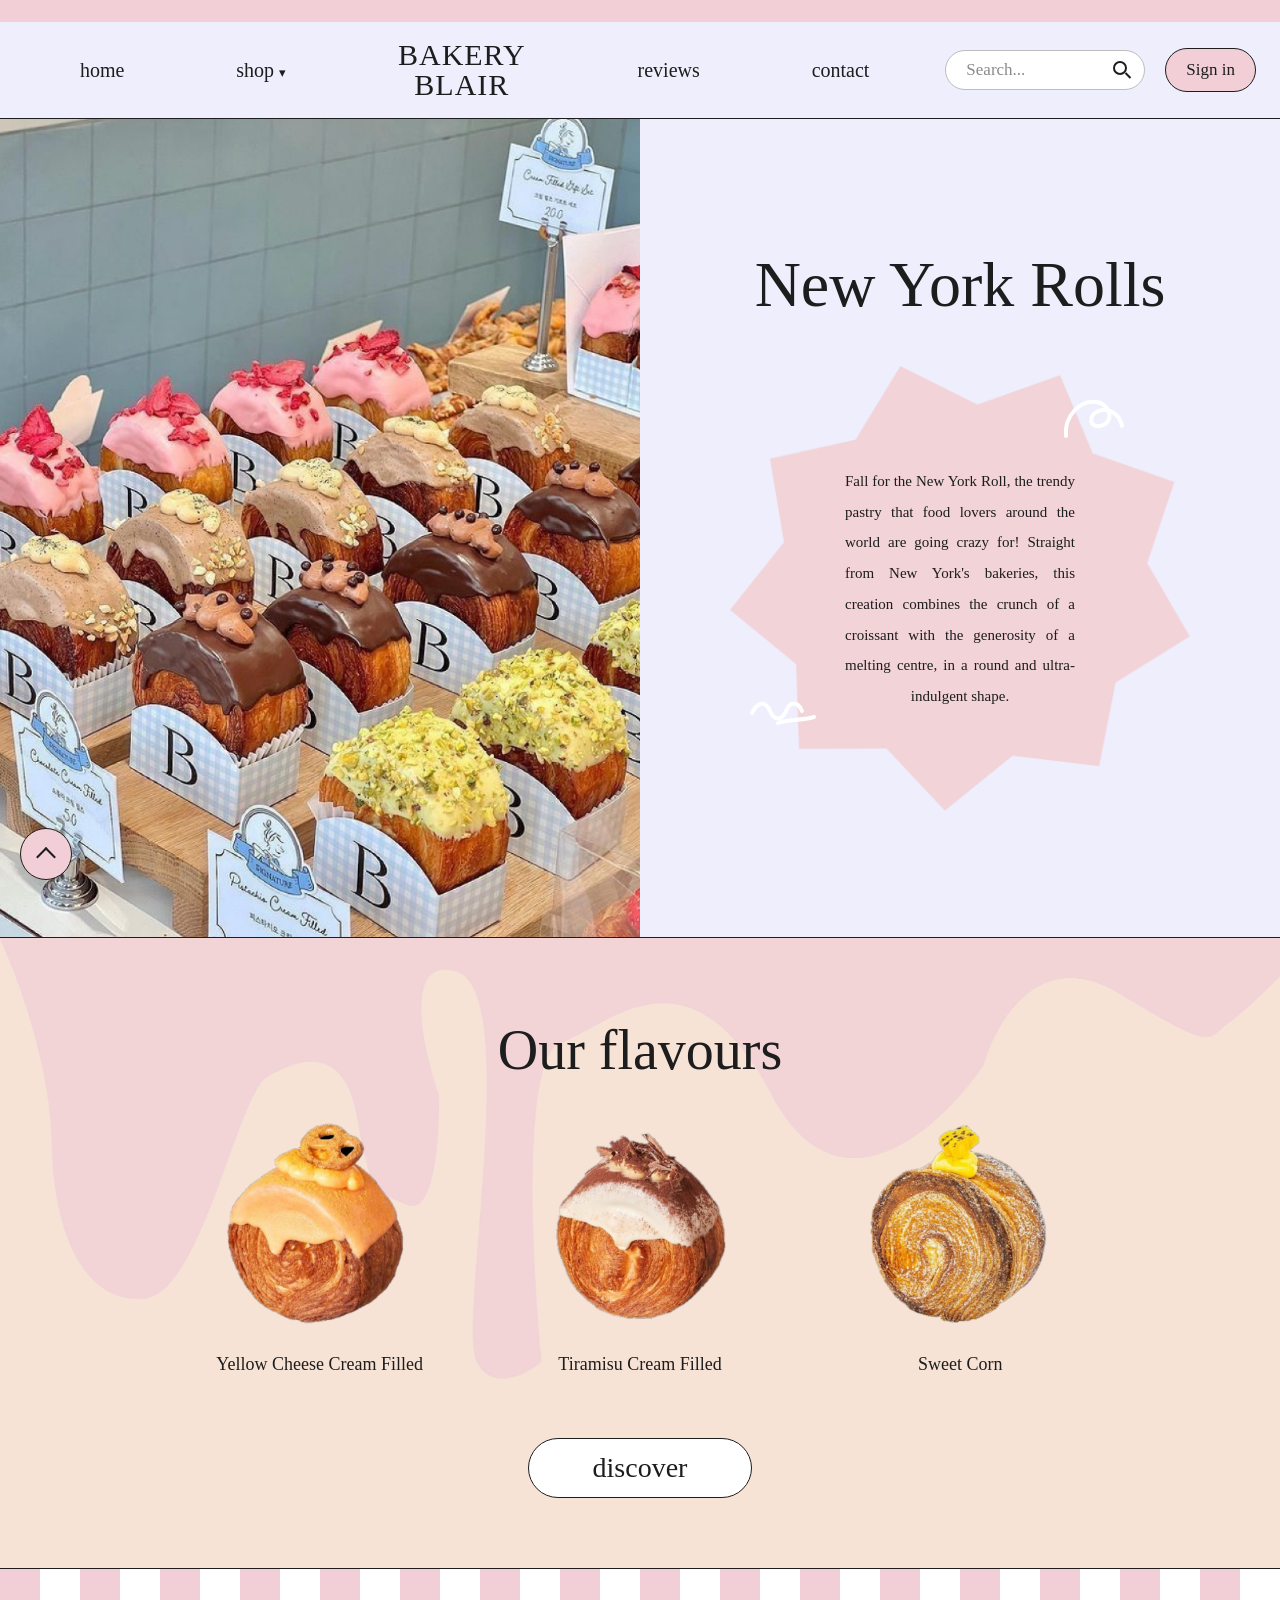
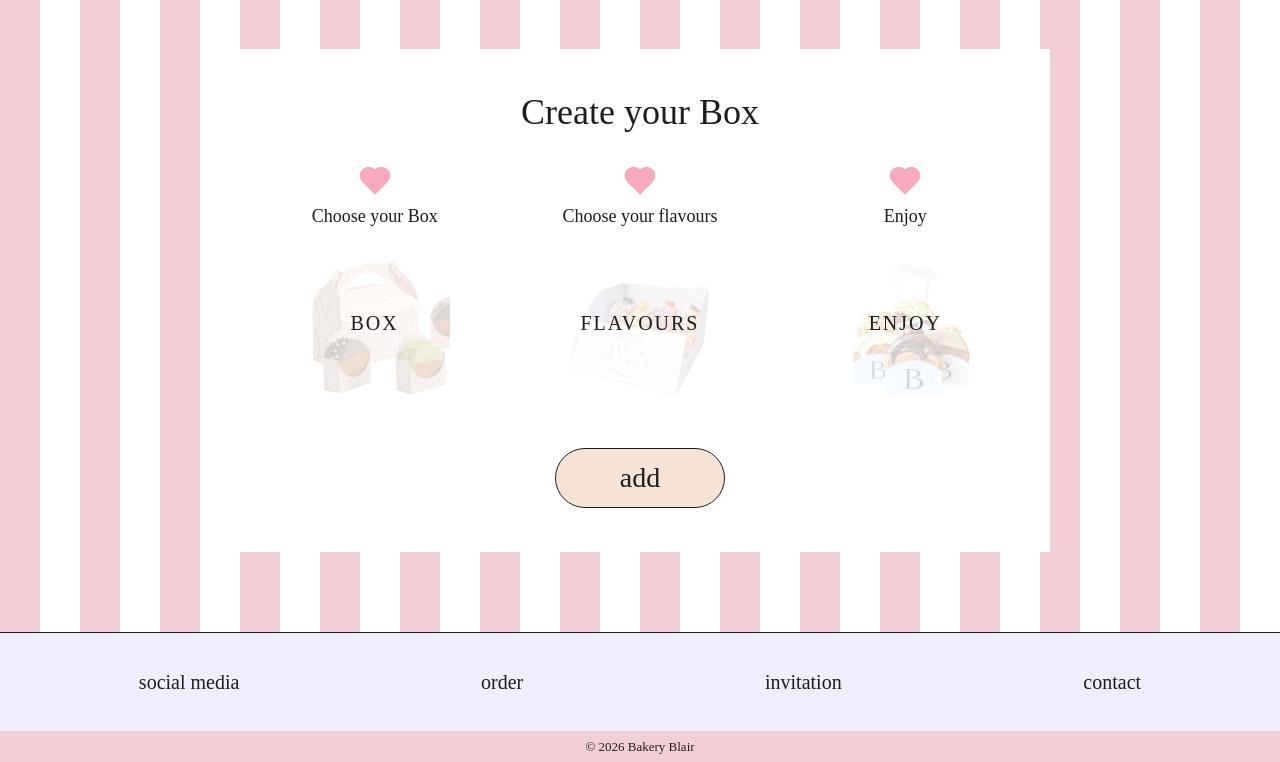
==== commit 6bbb581c: "Lab 4: responsive menu, sign in modals, reviews carousel, Sass, invitation" ====
--- a/index.html
+++ b/index.html
@@ -13,33 +13,35 @@
 
     <!-- Навігація (Flexbox) -->
     <header id="top" class="site-header">
-        <nav class="nav">
+        <nav class="main-nav">
+            <!-- Адаптивне меню: чекбокс відкриває список на малих екранах -->
+            <input type="checkbox" id="menu-toggle" class="menu-toggle" aria-label="Open menu">
+            <label for="menu-toggle" class="burger"><span class="burger-open">&#9776;</span><span class="burger-close">&#10005;</span></label>
+            <a href="index.html" class="logo-mobile">Bakery Blair</a>
+
             <ul class="nav-list">
                 <li><a href="index.html">home</a></li>
-
-                <!-- Пункт з підменю: relative -->
                 <li class="has-submenu">
                     <a href="discover.html">shop <span class="arrow">&#9662;</span></a>
-                    <!-- Підменю: absolute -->
                     <ul class="submenu">
                         <li><a href="discover.html#cheese">Yellow Cheese</a></li>
                         <li><a href="discover.html#tiramisu">Tiramisu</a></li>
                         <li><a href="discover.html#corn">Sweet Corn</a></li>
                     </ul>
                 </li>
-
                 <li class="logo"><a href="index.html">Bakery<br>Blair</a></li>
-                <li><a href="index.html#about">about</a></li>
-                <li><a href="#contact">contact</a></li>
+                <li><a href="reviews.html">reviews</a></li>
+                <li><a href="reviews.html#feedback">contact</a></li>
             </ul>
 
-            <!-- Елемент пошуку -->
             <form class="search" role="search" onsubmit="return false;">
                 <input type="search" placeholder="Search..." aria-label="Search">
                 <button type="submit" class="search-btn" aria-label="Search">
                     <span class="search-icon"></span>
                 </button>
             </form>
+
+            <a href="#signin" class="signin">Sign in</a>
         </nav>
     </header>
 
@@ -51,7 +53,6 @@
             <div class="hero-text">
                 <h1>New York Rolls</h1>
                 <div class="star">
-                    <!-- білі кривульки -->
                     <svg class="squiggle squiggle-curl" viewBox="0 0 64 44" aria-hidden="true">
                         <path d="M4 40 C2 20 18 4 34 6 C50 8 52 28 38 30 C26 32 26 16 40 14 C50 13 58 20 60 30"/>
                     </svg>
@@ -64,7 +65,7 @@
             </div>
         </section>
 
-        <!-- Наші смаки (Flexbox) -->
+        <!-- Наші смаки -->
         <section class="flavours">
             <div class="drip" aria-hidden="true"></div>
             <h2>Our flavours</h2>
@@ -82,7 +83,7 @@
                     <figcaption>Sweet Corn</figcaption>
                 </figure>
             </div>
-            <a href="discover.html" class="btn">discover</a>
+            <a href="discover.html" class="pill">discover</a>
         </section>
 
         <!-- Create your Box (Grid) -->
@@ -93,7 +94,6 @@
                     <div class="mini-step">
                         <span class="heart" aria-hidden="true"></span>
                         Choose your Box
-                        <!-- Зображення: тьмяне з текстом, при наведенні текст ховається -->
                         <div class="hover-image">
                             <img src="boxes.webp" style="object-position: 0% 50%;" alt="Gift boxes">
                             <span>Box</span>
@@ -116,7 +116,7 @@
                         </div>
                     </div>
                 </div>
-                <a href="box.html" class="btn btn-peach">add</a>
+                <a href="box.html" class="pill pill-peach">add</a>
             </div>
         </section>
     </main>
@@ -126,13 +126,84 @@
         <ul class="footer-links">
             <li><a href="#">social media</a></li>
             <li><a href="box.html">order</a></li>
-            <li><a href="#contact">contact</a></li>
+            <li><a href="invitation.html">invitation</a></li>
+            <li><a href="reviews.html#feedback">contact</a></li>
         </ul>
         <p>&copy; 2026 Bakery Blair</p>
     </footer>
 
-    <!-- Кнопка "вгору": fixed, лівий нижній кут, стрілка зроблена CSS transform -->
     <a href="#top" class="to-top" aria-label="Back to top"><span class="chevron"></span></a>
+
+    <!-- Модальне вікно входу (відкривається через :target) -->
+    <div id="signin" class="auth-modal" role="dialog" aria-labelledby="signin-title">
+        <a href="#" class="auth-backdrop" aria-label="Close"></a>
+        <form class="auth-card" action="#welcome" method="get">
+            <a href="#" class="auth-close" aria-label="Close">&#10005;</a>
+            <h2 id="signin-title">Sign in</h2>
+            <div class="field">
+                <label for="si-email">Email</label>
+                <input type="email" id="si-email" placeholder=" " required autocomplete="email">
+                <span class="ok-mark">&#10003;</span>
+                <p class="hint">Enter an email like name@example.com</p>
+            </div>
+            <div class="field">
+                <label for="si-pass">Password</label>
+                <input type="password" id="si-pass" placeholder=" " required minlength="8" pattern="(?=.*\d)(?=.*[A-Za-z]).{8,}" autocomplete="current-password">
+                <span class="ok-mark">&#10003;</span>
+                <p class="hint">At least 8 characters, with letters and a number</p>
+            </div>
+            <label class="check"><input type="checkbox"> Remember me</label>
+            <button type="submit" class="pill pill-peach submit">Sign in</button>
+            <p class="auth-switch">No account yet? <a href="#signup">Create one</a></p>
+        </form>
+    </div>
+
+    <!-- Модальне вікно реєстрації -->
+    <div id="signup" class="auth-modal" role="dialog" aria-labelledby="signup-title">
+        <a href="#" class="auth-backdrop" aria-label="Close"></a>
+        <form class="auth-card" action="#welcome" method="get">
+            <a href="#" class="auth-close" aria-label="Close">&#10005;</a>
+            <h2 id="signup-title">Create account</h2>
+            <div class="field">
+                <label for="su-name">Name</label>
+                <input type="text" id="su-name" placeholder=" " required pattern="[A-Za-zА-ЯҐЄІЇа-яґєії' \-]{2,40}" autocomplete="name">
+                <span class="ok-mark">&#10003;</span>
+                <p class="hint">Only letters, 2 to 40 characters</p>
+            </div>
+            <div class="field">
+                <label for="su-email">Email</label>
+                <input type="email" id="su-email" placeholder=" " required autocomplete="email">
+                <span class="ok-mark">&#10003;</span>
+                <p class="hint">Enter an email like name@example.com</p>
+            </div>
+            <div class="field">
+                <label for="su-phone">Phone</label>
+                <input type="tel" id="su-phone" placeholder=" " required pattern="\+?[0-9]{10,12}" autocomplete="tel">
+                <span class="ok-mark">&#10003;</span>
+                <p class="hint">10–12 digits, for example +380501234567</p>
+            </div>
+            <div class="field">
+                <label for="su-pass">Password</label>
+                <input type="password" id="su-pass" placeholder=" " required minlength="8" pattern="(?=.*\d)(?=.*[A-Za-z]).{8,}" autocomplete="new-password">
+                <span class="ok-mark">&#10003;</span>
+                <p class="hint">At least 8 characters, with letters and a number</p>
+            </div>
+            <label class="check"><input type="checkbox" required> I agree to the terms of use</label>
+            <button type="submit" class="pill pill-peach submit">Create account</button>
+            <p class="auth-switch">Already have an account? <a href="#signin">Sign in</a></p>
+        </form>
+    </div>
+
+    <!-- Після надсилання форми -->
+    <div id="welcome" class="auth-modal" role="dialog" aria-labelledby="welcome-title">
+        <a href="#" class="auth-backdrop" aria-label="Close"></a>
+        <div class="auth-card">
+            <a href="#" class="auth-close" aria-label="Close">&#10005;</a>
+            <h2 id="welcome-title">Welcome!</h2>
+            <p class="auth-note">The form is filled in correctly. This is a demo site without a server, so your data is not sent anywhere.</p>
+            <a href="#" class="pill pill-peach">continue</a>
+        </div>
+    </div>
 
 </body>
 </html>
--- a/style.css
+++ b/style.css
@@ -6,12 +6,16 @@
     --peach: #f7e3d6;
     --white: #ffffff;
     --ink: #1d1d1d;
+    --accent: #b0697a;
+    --ok: #5a9e6a;
+    --error: #c9536b;
     --serif: "Old Standard TT", Georgia, serif;   /* заголовки, меню, кнопки */
     --text: "Ponnala", Arial, sans-serif;         /* описи та списки */
 }
 
 * { box-sizing: border-box; }
 
+/* плавна прокрутка (кнопка "вгору" і якорі) */
 html { scroll-behavior: smooth; }
 
 body {
@@ -35,7 +39,7 @@
 .page-title { font-size: clamp(36px, 5vw, 56px); }
 
 /* ===== Кнопки ===== */
-.btn {
+.pill {
     display: inline-block;
     font-family: var(--serif);
     font-size: 28px;
@@ -45,18 +49,19 @@
     background: var(--white);
     color: var(--ink);
     cursor: pointer;
-}
-.btn:hover { background: var(--lavender); }
-.btn-peach { background: var(--peach); }
-.btn-peach:hover { background: var(--pink); }
-.btn-small {
+    transition: background-color .3s, transform .3s;
+}
+.pill:hover { background: var(--lavender); transform: translateY(-3px); }
+.pill-peach { background: var(--peach); }
+.pill-peach:hover { background: var(--pink); }
+.pill-small {
     font-size: 16px;
     padding: 6px 22px;
     border: none;
     background: var(--peach);
 }
 
-/* ===== 1. Навігація з підменю (Flexbox + position) ===== */
+/* ===== Навігація (Flexbox) ===== */
 .site-header {
     position: relative;
     z-index: 50;
@@ -65,10 +70,10 @@
     border-bottom: 1px solid var(--ink);
 }
 
-.nav {
+.main-nav {
     display: flex;
     align-items: center;
-    gap: 24px;
+    gap: 20px;
     max-width: 1300px;
     margin: 0 auto;
     padding: 12px 24px;
@@ -85,10 +90,11 @@
     font-size: 20px;
 }
 
-.nav-list a { display: block; padding: 6px 4px; }
-.nav-list > li > a:hover { color: #b0697a; }
-
-.logo a {
+.nav-list a { display: block; padding: 6px 4px; transition: color .3s; }
+.nav-list > li > a:hover { color: var(--accent); }
+
+.logo a,
+.logo-mobile {
     font-size: 30px;
     line-height: 1;
     letter-spacing: 1px;
@@ -101,6 +107,7 @@
 .arrow {
     display: inline-block;
     font-size: 13px;
+    transition: transform .3s;
 }
 .has-submenu:hover .arrow,
 .has-submenu:focus-within .arrow { transform: rotate(180deg); }
@@ -133,11 +140,28 @@
 .has-submenu:hover .submenu,
 .has-submenu:focus-within .submenu { display: block; }
 
-/* ===== 4. Пошук ===== */
+/* Адаптивне меню: чекбокс + іконки ☰ / ✕ (без JavaScript) */
+.menu-toggle { position: absolute; opacity: 0; pointer-events: none; }
+.burger,
+.logo-mobile { display: none; }
+.burger {
+    width: 44px;
+    height: 44px;
+    place-items: center;
+    font-size: 28px;
+    line-height: 1;
+    cursor: pointer;
+    border-radius: 50%;
+    transition: background-color .3s;
+}
+.burger:hover { background: var(--pink); }
+.burger-close { display: none; }
+
+/* ===== Пошук ===== */
 .search {
     display: flex;
     align-items: center;
-    width: 210px;
+    width: 200px;
     height: 40px;
     padding: 0 6px 0 18px;
     background: var(--white);
@@ -184,6 +208,116 @@
     transform: rotate(-45deg);
 }
 
+/* ===== Кнопка Sign in ===== */
+.signin {
+    flex-shrink: 0;
+    padding: 8px 20px;
+    border: 1px solid var(--ink);
+    border-radius: 999px;
+    background: var(--pink);
+    font-size: 17px;
+    white-space: nowrap;
+    transition: background-color .3s, transform .3s;
+}
+.signin:hover { background: var(--peach); transform: translateY(-2px); }
+
+/* ===== Модальні вікна Sign in / Sign up (через :target, без JavaScript) ===== */
+.auth-modal {
+    position: fixed;
+    inset: 0;
+    z-index: 200;
+    display: none;
+    place-items: center;
+    padding: 16px;
+}
+.auth-modal:target { display: grid; }
+.auth-backdrop {
+    position: absolute;
+    inset: 0;
+    background: rgba(29, 29, 29, .45);
+    animation: fade-in .3s ease both;
+}
+.auth-card {
+    position: relative;
+    width: min(420px, 100%);
+    max-height: calc(100vh - 32px);
+    overflow-y: auto;
+    padding: 36px 32px 28px;
+    background: var(--lavender);
+    border: 1px solid var(--ink);
+    border-radius: 24px;
+    text-align: left;
+    animation: pop-in .35s ease both;
+}
+.auth-card h2 { text-align: center; font-size: 36px; }
+.auth-close {
+    position: absolute;
+    top: 14px;
+    right: 18px;
+    font-size: 26px;
+    line-height: 1;
+    transition: transform .3s;
+}
+.auth-close:hover { transform: rotate(90deg); }
+.auth-switch { margin: 16px 0 0; text-align: center; font-size: 15px; }
+.auth-switch a { text-decoration: underline; color: var(--accent); }
+.auth-note { margin: 0 0 16px; text-align: center; font-family: var(--text); font-size: 14px; }
+
+/* ===== Поля форм і перевірка лише засобами HTML + CSS ===== */
+.field { position: relative; margin-bottom: 18px; }
+.field label {
+    display: block;
+    margin-bottom: 4px;
+    font-size: 16px;
+}
+.field input,
+.field textarea {
+    width: 100%;
+    padding: 10px 14px;
+    border: 1.5px solid #bdbdbd;
+    border-radius: 12px;
+    background: var(--white);
+    font: 16px var(--text);
+    color: var(--ink);
+    outline: none;
+    transition: border-color .3s, box-shadow .3s;
+}
+.field input:focus,
+.field textarea:focus { border-color: var(--accent); box-shadow: 0 0 0 3px var(--pink); }
+
+/* підказка з'являється, лише коли поле заповнене неправильно */
+.hint {
+    display: none;
+    margin: 4px 0 0;
+    font-family: var(--text);
+    font-size: 13px;
+    color: var(--error);
+}
+.field input:not(:placeholder-shown):invalid,
+.field textarea:not(:placeholder-shown):invalid { border-color: var(--error); }
+.field input:not(:placeholder-shown):invalid ~ .hint,
+.field textarea:not(:placeholder-shown):invalid ~ .hint { display: block; }
+.field input:not(:placeholder-shown):valid,
+.field textarea:not(:placeholder-shown):valid { border-color: var(--ok); }
+/* зелена галочка біля правильного поля */
+.field input:not(:placeholder-shown):valid + .ok-mark { opacity: 1; }
+.ok-mark {
+    position: absolute;
+    right: 14px;
+    top: 38px;
+    color: var(--ok);
+    opacity: 0;
+    transition: opacity .3s;
+    pointer-events: none;
+}
+
+.check { display: flex; gap: 8px; align-items: flex-start; font-family: var(--text); font-size: 14px; margin-bottom: 18px; }
+.check input { margin-top: 3px; accent-color: var(--accent); }
+
+.auth-card .pill { display: block; width: 100%; padding: 8px; font-size: 22px; }
+/* поки форма не заповнена правильно — кнопка неактивна */
+form:invalid .submit { opacity: .45; pointer-events: none; }
+
 /* ===== Головна: hero (Grid) ===== */
 .hero {
     display: grid;
@@ -205,7 +339,7 @@
     padding: 40px 24px;
     overflow: hidden;
 }
-.hero-text h1 { font-size: clamp(40px, 5vw, 64px); }
+.hero-text h1 { font-size: clamp(40px, 5vw, 64px); animation: fade-up .9s ease both; }
 
 /* рожева зірка */
 .star {
@@ -214,6 +348,7 @@
     aspect-ratio: 1;
     display: grid;
     place-items: center;
+    animation: fade-up .9s .25s ease both;
 }
 .star::before {
     content: "";
@@ -258,7 +393,7 @@
     pointer-events: none;
 }
 
-/* ===== Головна: наші смаки (Flexbox) ===== */
+/* ===== Головна: наші смаки ===== */
 .flavours {
     position: relative;
     padding: 70px 24px 70px;
@@ -276,13 +411,17 @@
     width: 78%;
     margin: 20px auto 60px;
 }
-.flavour-list figure { margin: 0; width: 220px; }
+.flavour-list figure { margin: 0; width: 220px; animation: fade-up .8s ease both; }
+.flavour-list figure:nth-child(2) { animation-delay: .15s; }
+.flavour-list figure:nth-child(3) { animation-delay: .3s; }
 .flavour-list img {
     width: 220px;
     height: 220px;
     object-fit: contain;
     margin: 0 auto 16px;
-}
+    transition: transform .4s;
+}
+.flavour-list figure:hover img { transform: translateY(-10px); }
 .flavour-list figcaption { font-size: 18px; }
 
 /* з картинки, де три роли поруч, показуємо лише середній (тірамісу) */
@@ -332,8 +471,9 @@
 }
 .heart::before { top: -9px; left: 0; }
 .heart::after { left: 9px; top: 0; }
-
-/* ===== 3. Зображення з текстом, що ховається при наведенні ===== */
+.mini-step:hover .heart { animation: heartbeat 1s ease infinite; }
+
+/* ===== Зображення з текстом, що ховається при наведенні ===== */
 .hover-image {
     position: relative;
     width: 150px;
@@ -376,7 +516,9 @@
     border-left: 2px solid var(--ink);
     border-bottom: 2px solid var(--ink);
     transform: rotate(45deg);
-}
+    transition: left .3s;
+}
+.back:hover { left: 32px; }
 
 /* ===== Discover: товари ===== */
 .products {
@@ -411,7 +553,9 @@
     width: 240px;
     height: 240px;
     object-fit: contain;
-}
+    transition: transform .5s;
+}
+.product-item:hover .product-card img { transform: rotate(-6deg) scale(1.04); }
 .product-info { display: flex; flex-direction: column; }
 .product-info h3 { font-size: 30px; }
 .product-info p {
@@ -420,7 +564,7 @@
     font-size: 14px;
     line-height: 1.6;
 }
-.product-info .btn { align-self: flex-end; }
+.product-info .pill { align-self: flex-end; }
 
 .product-card .heart {
     position: absolute;
@@ -428,13 +572,13 @@
     top: 50%;
     width: 30px;
     height: 30px;
-    margin: 0;
-    transform: translateY(-50%) rotate(-45deg);
+    margin: -15px 0 0;
 }
 .product-card .heart::before,
 .product-card .heart::after { width: 30px; height: 30px; }
 .product-card .heart::before { top: -15px; }
 .product-card .heart::after { left: 15px; }
+.product-item:hover .heart { animation: heartbeat 1s ease infinite; }
 
 .price {
     width: 140px;
@@ -445,75 +589,9 @@
     border-radius: 50%;
     background: var(--pink);
     font-size: 36px;
-}
-
-/* ===== Box: кроки (Grid) ===== */
-.steps {
-    max-width: 1100px;
-    margin: 0 auto;
-    padding: 10px 24px 60px;
-}
-.step {
-    display: grid;
-    grid-template-columns: 240px 1fr 240px;
-    grid-template-areas: "num text img";
-    align-items: center;
-    gap: 30px;
-    margin-bottom: 50px;
-    text-align: left;
-}
-/* 2-й крок зміщений і віддзеркалений, як у макеті */
-.step-2 {
-    grid-template-columns: 240px 1fr 260px;
-    grid-template-areas: "img text num";
-    margin-left: 12%;
-}
-.step-3 { margin-right: 10%; }
-
-.num {
-    grid-area: num;
-    position: relative;
-    width: 220px;
-    height: 220px;
-    display: grid;
-    place-items: center;
-    border-radius: 50%;
-    background: var(--lavender);
-    font-size: 100px;
-    line-height: 1;
-    justify-self: center;
-}
-.step-2 .num { width: 250px; height: 250px; }
-/* маленьке рожеве коло, що накладається на велике */
-.num::after {
-    content: "";
-    position: absolute;
-    width: 95px;
-    height: 95px;
-    border-radius: 50%;
-    background: var(--pink);
-}
-.step-1 .num::after { right: -10px; bottom: 0; }
-.step-2 .num::after { left: 10px; bottom: -15px; }
-.step-3 .num::after { left: -10px; top: -10px; }
-.num span { position: relative; z-index: 1; }
-
-.step-text { grid-area: text; }
-.step-text h2 { font-size: 40px; }
-.step-text ul {
-    margin: 0;
-    padding-left: 20px;
-    font-family: var(--text);
-    font-size: 15px;
-    line-height: 2;
-}
-.step img {
-    grid-area: img;
-    width: 240px;
-    height: 240px;
-    object-fit: contain;
-    justify-self: center;
-}
+    transition: transform .4s;
+}
+.product-item:hover .price { transform: scale(1.08); }
 
 /* ===== Футер (Flexbox) ===== */
 .footer {
@@ -523,12 +601,15 @@
 .footer-links {
     display: flex;
     justify-content: space-around;
+    flex-wrap: wrap;
+    gap: 12px;
     list-style: none;
     margin: 0;
     padding: 34px 24px;
     font-size: 20px;
 }
-.footer-links a:hover { color: #b0697a; }
+.footer-links a { transition: color .3s; }
+.footer-links a:hover { color: var(--accent); }
 .footer p {
     margin: 0;
     padding: 6px;
@@ -536,7 +617,7 @@
     font-size: 13px;
 }
 
-/* ===== 2. Кнопка "вгору" (fixed, лівий нижній кут) ===== */
+/* ===== Кнопка "вгору" (fixed, лівий нижній кут, плавний перехід) ===== */
 .to-top {
     position: fixed;
     left: 20px;
@@ -549,8 +630,9 @@
     background: var(--pink);
     border: 1px solid var(--ink);
     border-radius: 50%;
-}
-.to-top:hover { background: var(--peach); }
+    transition: background-color .4s ease, transform .4s ease;
+}
+.to-top:hover { background: var(--peach); transform: translateY(-6px); }
 /* стрілка: квадрат з двома рамками, повернутий transform */
 .chevron {
     width: 14px;
@@ -560,52 +642,132 @@
     transform: translateY(3px) rotate(45deg);
 }
 
-/* ===== Адаптивність ===== */
+/* ===== Анімації ===== */
+@keyframes fade-up {
+    from { opacity: 0; transform: translateY(24px); }
+    to   { opacity: 1; transform: translateY(0); }
+}
+@keyframes fade-in {
+    from { opacity: 0; }
+    to   { opacity: 1; }
+}
+@keyframes pop-in {
+    from { opacity: 0; transform: scale(.9) translateY(20px); }
+    to   { opacity: 1; transform: scale(1) translateY(0); }
+}
+@keyframes heartbeat {
+    0%, 100% { scale: 1; }
+    30%      { scale: 1.25; }
+    60%      { scale: .95; }
+}
+
+/* хто вимкнув анімації в системі — не бачить їх */
+@media (prefers-reduced-motion: reduce) {
+    *, *::before, *::after { animation: none !important; transition: none !important; }
+    html { scroll-behavior: auto; }
+}
+
+/* ===== Медіа-запити ===== */
+
+/* великі екрани */
+@media (min-width: 1600px) {
+    .main-nav, .flavour-list { max-width: 1500px; }
+    .hero { min-height: 680px; }
+}
+
+/* ноутбуки */
+@media (max-width: 1200px) {
+    .main-nav { gap: 14px; }
+    .nav-list { font-size: 18px; }
+    .search { width: 170px; }
+    .logo a { font-size: 26px; }
+}
+
+/* планшети */
 @media (max-width: 960px) {
-    .nav { flex-wrap: wrap; justify-content: center; }
-    .nav-list { flex-basis: 100%; }
-    .search { width: 100%; max-width: 360px; }
-
     .hero { grid-template-columns: 1fr; }
     .hero > img { max-height: 380px; }
+
+    .flavour-list { width: 100%; }
+    .flavour-list figure, .flavour-list img { width: 180px; }
+    .flavour-list img { height: 180px; }
 
     .product-item { grid-template-columns: 1fr; justify-items: center; gap: 20px; }
     .product-card { grid-template-columns: 1fr; justify-items: center; text-align: center; }
     .product-card img { width: 200px; height: 200px; }
-    .product-info .btn { align-self: center; }
+    .product-info .pill { align-self: center; }
     .price { width: 110px; height: 110px; font-size: 28px; }
-
-    .step,
-    .step-2 {
-        grid-template-columns: 1fr;
-        grid-template-areas: "num" "text" "img";
-        justify-items: center;
-        text-align: center;
-        margin-left: 0;
-        margin-right: 0;
+}
+
+/* малі планшети і телефони: меню ховається за кнопкою ☰ */
+@media (max-width: 768px) {
+    .main-nav { flex-wrap: wrap; justify-content: space-between; padding: 10px 16px; }
+    .burger { display: grid; }
+    .logo-mobile { display: block; flex: 1; padding-right: 44px; font-size: 24px; }
+    .logo { display: none; }
+
+    .nav-list,
+    .search { display: none; }
+    .nav-list {
+        flex-basis: 100%;
+        flex-direction: column;
+        gap: 4px;
+        padding: 10px 0;
     }
-    .step-text ul { list-style: none; padding: 0; }
-}
-
+    .search { flex-basis: 100%; max-width: 100%; width: 100%; margin-bottom: 10px; }
+    .menu-toggle:checked ~ .nav-list,
+    .menu-toggle:checked ~ .search { display: flex; animation: fade-up .3s ease both; }
+    .menu-toggle:checked ~ .burger .burger-open { display: none; }
+    .menu-toggle:checked ~ .burger .burger-close { display: block; }
+
+    /* підменю в мобільному меню показується одразу під пунктом */
+    .submenu { position: static; transform: none; display: block; border: none; background: none; padding: 4px 0 0; }
+    .submenu li { display: inline-block; margin: 2px; }
+    .submenu a { background: var(--white); font-size: 15px; }
+    .arrow { display: none; }
+
+    /* Sign in на малих екранах нерухома (fixed) у правому нижньому куті */
+    .signin {
+        position: fixed;
+        right: 20px;
+        bottom: 20px;
+        z-index: 100;
+        padding: 12px 22px;
+        box-shadow: 0 6px 16px rgba(0, 0, 0, .15);
+    }
+    /* щоб Sign in не стрибала разом із меню */
+    .burger { order: -1; }
+}
+
+/* телефони */
 @media (max-width: 640px) {
-    .nav { padding: 8px 16px; }
-    .nav-list { flex-wrap: wrap; font-size: 17px; gap: 4px 12px; }
-    .logo { order: -1; flex-basis: 100%; }
-    .logo a { font-size: 24px; }
-
     .flavours, .box-teaser { padding-left: 16px; padding-right: 16px; }
-    .btn { font-size: 22px; padding: 8px 44px; }
+    .pill { font-size: 22px; padding: 8px 44px; }
     .mini-steps { grid-template-columns: 1fr; justify-items: center; }
     .drip,
     .flavours .drip { background-size: 100% 320px; }
-    .flavour-list { grid-template-columns: 1fr; width: 100%; gap: 30px; }
+    .flavour-list { grid-template-columns: 1fr; gap: 30px; }
 
     .page-head { padding: 30px 56px 16px; }
     .back { left: 22px; top: 42px; width: 22px; height: 22px; }
+    .back:hover { left: 18px; }
     .product-item { padding: 0 16px; }
 
-    .num, .step-2 .num { width: 160px; height: 160px; font-size: 70px; }
-    .num::after { width: 64px; height: 64px; }
-
-    .footer-links { flex-direction: column; gap: 12px; padding: 24px 16px; }
-}
+    .footer-links { flex-direction: column; padding: 24px 16px 90px; }
+}
+
+/* дуже вузькі телефони */
+@media (max-width: 420px) {
+    .logo-mobile { font-size: 20px; }
+    .hero > img { max-height: 260px; }
+    .star p { width: 62%; font-size: 13px; line-height: 1.8; }
+    .auth-card { padding: 30px 20px 22px; }
+    .auth-card h2 { font-size: 30px; }
+}
+
+/* друк: прибираємо меню і кнопки */
+@media print {
+    .site-header, .to-top, .signin, .auth-modal, .footer-links { display: none !important; }
+    .drip { display: none; }
+    * { animation: none !important; }
+}
